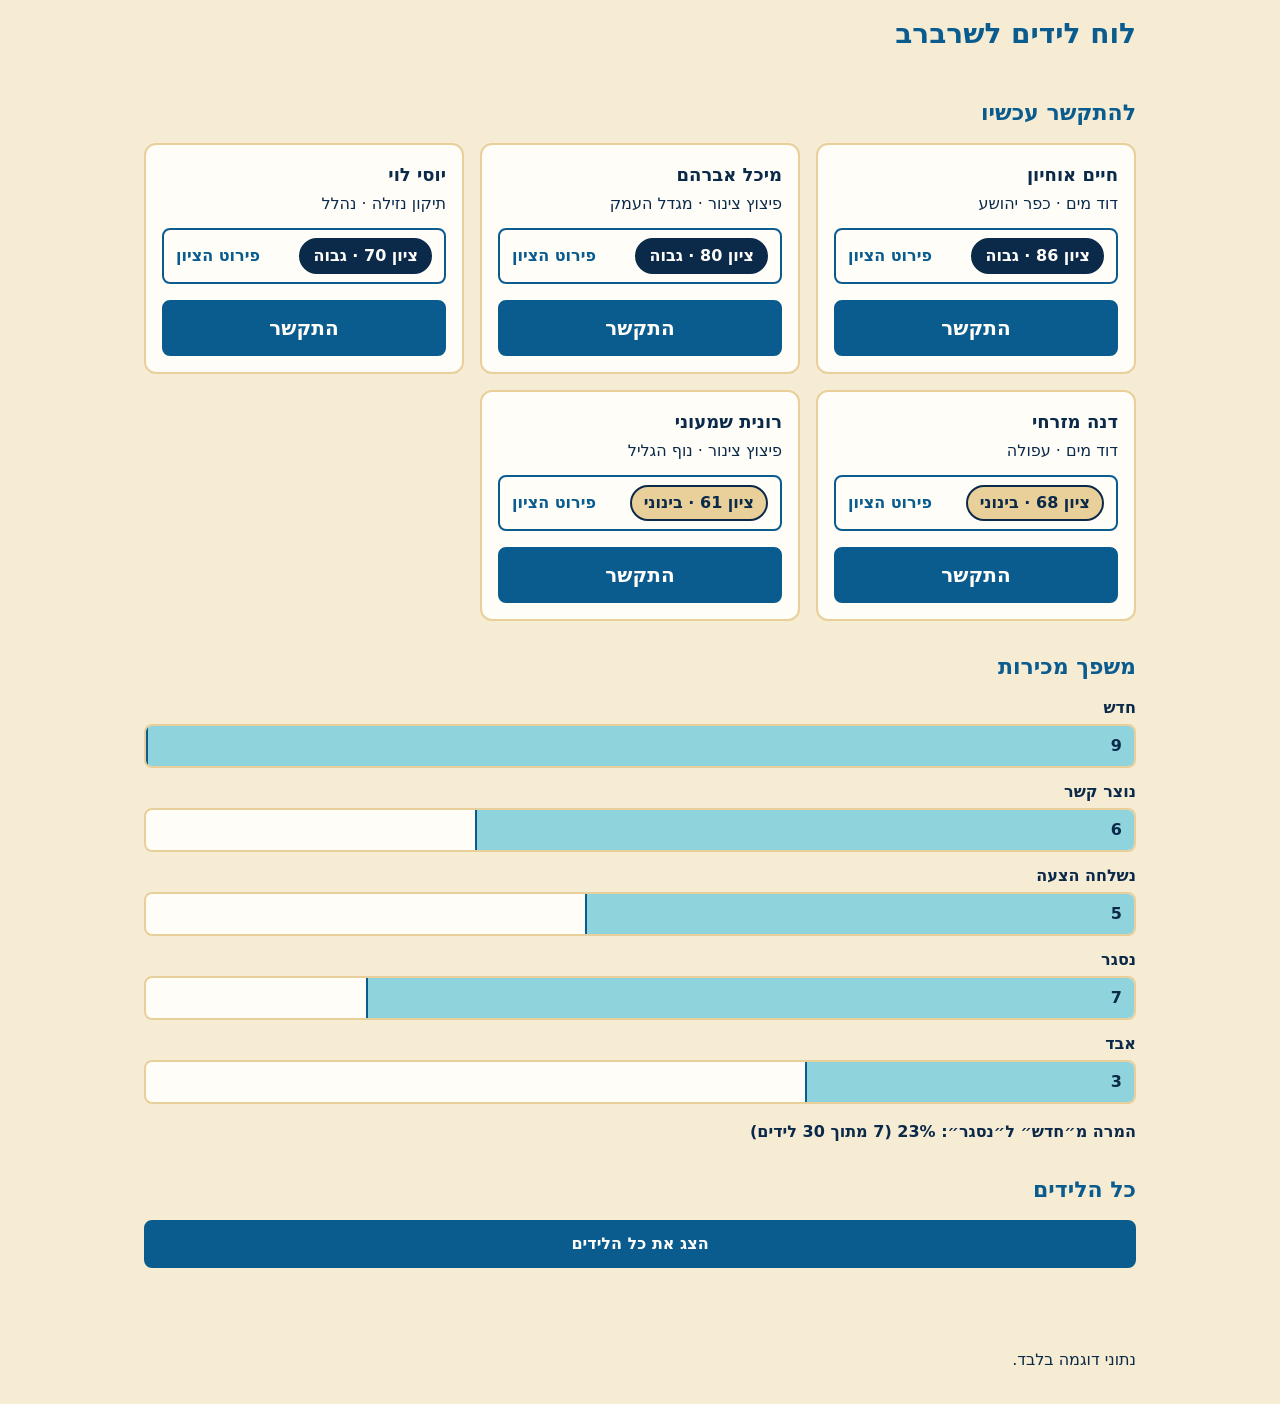
==== index.html @ 47a76396 "Add sales funnel chart" ====
<!DOCTYPE html>
<html lang="he" dir="rtl">
<head>
  <meta charset="utf-8">
  <meta name="viewport" content="width=device-width, initial-scale=1">
  <title>לוח לידים לשרברב</title>
  <link rel="stylesheet" href="style.css">
</head>
<body>
  <header class="page-header">
    <h1>לוח לידים לשרברב</h1>
  </header>

  <main>
    <section aria-labelledby="call-now-title">
      <h2 id="call-now-title">להתקשר עכשיו</h2>
      <ol id="call-now" class="lead-list"></ol>
    </section>

    <section aria-labelledby="funnel-title">
      <h2 id="funnel-title">משפך מכירות</h2>
      <ul id="funnel" class="bar-list"></ul>
      <p id="funnel-summary" class="chart-summary"></p>
    </section>

    <section aria-labelledby="all-leads-title">
      <h2 id="all-leads-title">כל הלידים</h2>
      <button type="button" id="show-all" class="action-button" aria-expanded="false" aria-controls="all-leads-panel">הצג את כל הלידים</button>
      <div id="all-leads-panel" hidden>
        <ul id="all-leads" class="lead-list"></ul>
      </div>
    </section>
  </main>

  <footer class="page-footer">
    <p>נתוני דוגמה בלבד.</p>
  </footer>

  <script src="data.js"></script>
  <script src="app.js"></script>
</body>
</html>
---- style.css ----
/* Sea and sand theme. See SPEC.md section 8. */
:root {
  --sand: #F6EBD3;
  --card: #FFFDF8;
  --text: #0B2A4A;
  --sea: #0A5C8F;
  --turquoise: #8FD3DC;
  --border: #E9CF9A;
}

* {
  box-sizing: border-box;
}

body {
  margin: 0;
  background: var(--sand);
  color: var(--text);
  font-family: system-ui, -apple-system, "Segoe UI", Arial, sans-serif;
  font-size: 1rem;
  line-height: 1.5;
}

.page-header,
main,
.page-footer {
  max-width: 64rem;
  margin: 0 auto;
  padding: 1rem;
}

h1,
h2 {
  color: var(--sea);
  line-height: 1.25;
  margin: 0 0 1rem;
}

h1 {
  font-size: 1.75rem;
}

h2 {
  font-size: 1.375rem;
}

.lead-list {
  list-style: none;
  margin: 0;
  padding: 0;
  display: grid;
  grid-template-columns: repeat(auto-fill, minmax(min(100%, 18rem), 1fr));
  gap: 1rem;
}

.lead-card {
  background: var(--card);
  border: 2px solid var(--border);
  border-radius: 0.75rem;
  padding: 1rem;
  overflow-wrap: anywhere;
}

.lead-name {
  margin: 0 0 0.25rem;
  font-size: 1.125rem;
  font-weight: 700;
}

.lead-line {
  margin: 0;
}

.lead-stage {
  display: inline-block;
  margin-top: 0.75rem;
  padding: 0.25rem 0.75rem;
  background: var(--turquoise);
  color: var(--text);
  border: 2px solid var(--sea);
  border-radius: 999px;
  font-weight: 700;
}

[hidden] {
  display: none !important;
}

.lead-card.tappable {
  cursor: pointer;
}

/* Score levels: High = deep blue, Medium = sand, Low = blue-gray.
   The level is always written as a word as well. */
.score-badge {
  display: inline-block;
  padding: 0.25rem 0.75rem;
  border: 2px solid var(--text);
  border-radius: 999px;
  font-weight: 700;
}

.level-high {
  background: var(--text);
  color: var(--card);
}

.level-medium {
  background: var(--border);
  color: var(--text);
}

.level-low {
  background: #D3DCE4;
  color: var(--text);
  border-color: #4A6178;
}

.score-toggle {
  display: flex;
  align-items: center;
  justify-content: space-between;
  gap: 0.75rem;
  width: 100%;
  min-height: 3rem;
  margin-top: 0.75rem;
  padding: 0.5rem 0.75rem;
  background: var(--card);
  color: var(--text);
  border: 2px solid var(--sea);
  border-radius: 0.5rem;
  font: inherit;
  cursor: pointer;
}

.score-toggle-hint {
  color: var(--sea);
  font-weight: 700;
}

.breakdown {
  list-style: none;
  margin: 0.75rem 0 0;
  padding: 0;
}

.breakdown-row {
  display: grid;
  grid-template-columns: 1fr auto;
  column-gap: 0.75rem;
  padding: 0.5rem 0;
  border-top: 1px solid var(--border);
}

.breakdown-name {
  font-weight: 700;
}

.breakdown-points {
  grid-row: 1;
  grid-column: 2;
  font-weight: 700;
  white-space: nowrap;
}

.breakdown-detail {
  grid-column: 1;
}

.breakdown-total {
  border-top: 2px solid var(--text);
}

main > section {
  margin-bottom: 2rem;
}

.action-button,
.call-button {
  display: flex;
  align-items: center;
  justify-content: center;
  width: 100%;
  min-height: 3rem;
  padding: 0.5rem 1rem;
  background: var(--sea);
  color: var(--card);
  border: 2px solid var(--sea);
  border-radius: 0.5rem;
  font: inherit;
  font-weight: 700;
  text-decoration: none;
  cursor: pointer;
}

.call-button {
  min-height: 3.5rem;
  margin-top: 1rem;
  font-size: 1.25rem;
}

#all-leads-panel {
  margin-top: 1rem;
}

/* Charts are made with CSS only. Every bar has its value written as text. */
.bar-list {
  list-style: none;
  margin: 0;
  padding: 0;
}

.bar-row {
  margin-bottom: 0.75rem;
}

.bar-label {
  display: block;
  margin-bottom: 0.25rem;
  font-weight: 700;
}

.bar-track {
  background: var(--card);
  border: 2px solid var(--border);
  border-radius: 0.5rem;
  overflow: hidden;
}

.bar-fill {
  display: flex;
  align-items: center;
  min-width: 3rem;
  min-height: 2.5rem;
  padding: 0 0.75rem;
  background: var(--turquoise);
  color: var(--text);
  border-inline-end: 2px solid var(--sea);
  font-weight: 700;
}

.chart-summary {
  margin: 1rem 0 0;
  font-weight: 700;
}

.page-footer {
  color: var(--text);
}

:focus-visible {
  outline: 3px solid var(--sea);
  outline-offset: 3px;
}

@media (prefers-reduced-motion: reduce) {
  *,
  *::before,
  *::after {
    animation: none !important;
    transition: none !important;
    scroll-behavior: auto !important;
  }
}
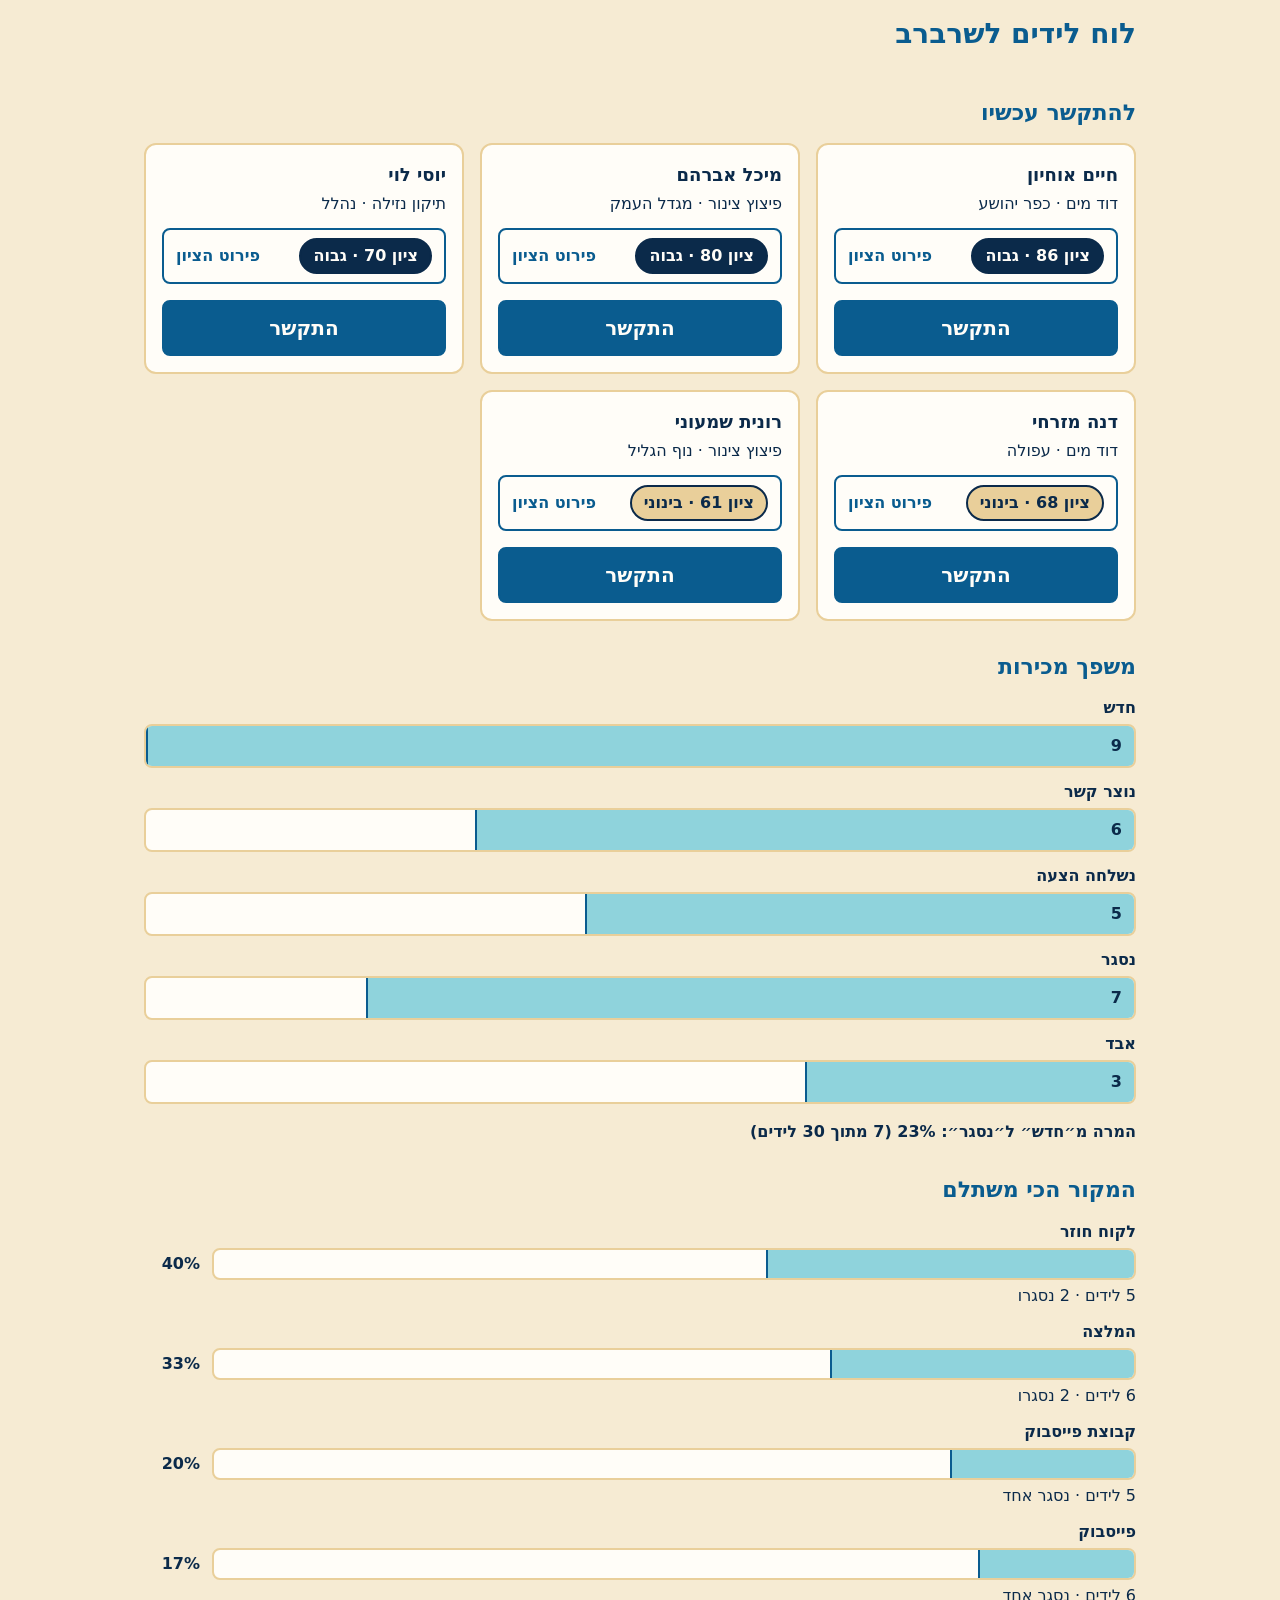
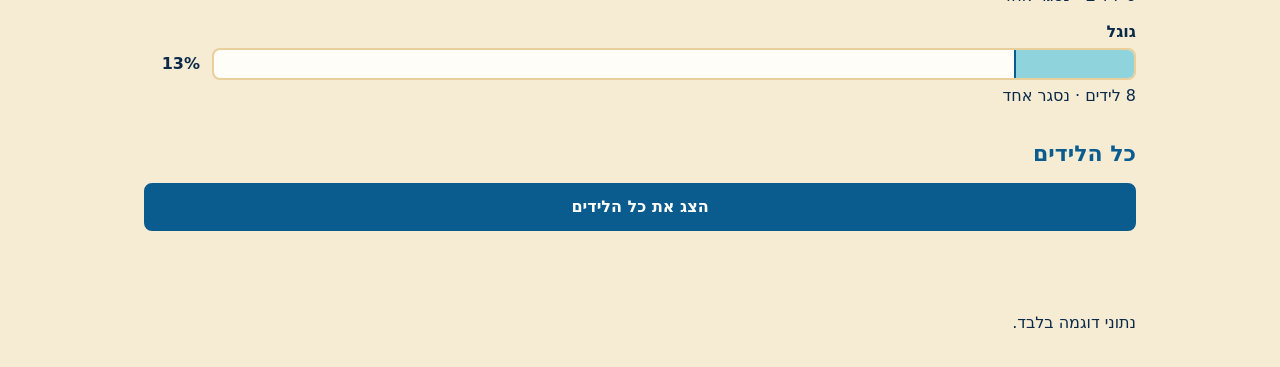
==== commit 01110be1: "Add best source chart" ====
--- a/index.html
+++ b/index.html
@@ -23,6 +23,11 @@
       <p id="funnel-summary" class="chart-summary"></p>
     </section>
 
+    <section aria-labelledby="sources-title">
+      <h2 id="sources-title">המקור הכי משתלם</h2>
+      <ul id="sources" class="bar-list"></ul>
+    </section>
+
     <section aria-labelledby="all-leads-title">
       <h2 id="all-leads-title">כל הלידים</h2>
       <button type="button" id="show-all" class="action-button" aria-expanded="false" aria-controls="all-leads-panel">הצג את כל הלידים</button>
--- a/style.css
+++ b/style.css
@@ -239,6 +239,32 @@
   font-weight: 700;
 }
 
+.bar-line {
+  display: flex;
+  align-items: center;
+  gap: 0.75rem;
+}
+
+.bar-line .bar-track {
+  flex: 1;
+}
+
+.bar-fill-plain {
+  min-width: 0;
+  min-height: 1.75rem;
+  padding: 0;
+}
+
+.bar-value {
+  min-width: 3.5rem;
+  font-weight: 700;
+}
+
+.bar-detail {
+  display: block;
+  margin-top: 0.25rem;
+}
+
 .chart-summary {
   margin: 1rem 0 0;
   font-weight: 700;
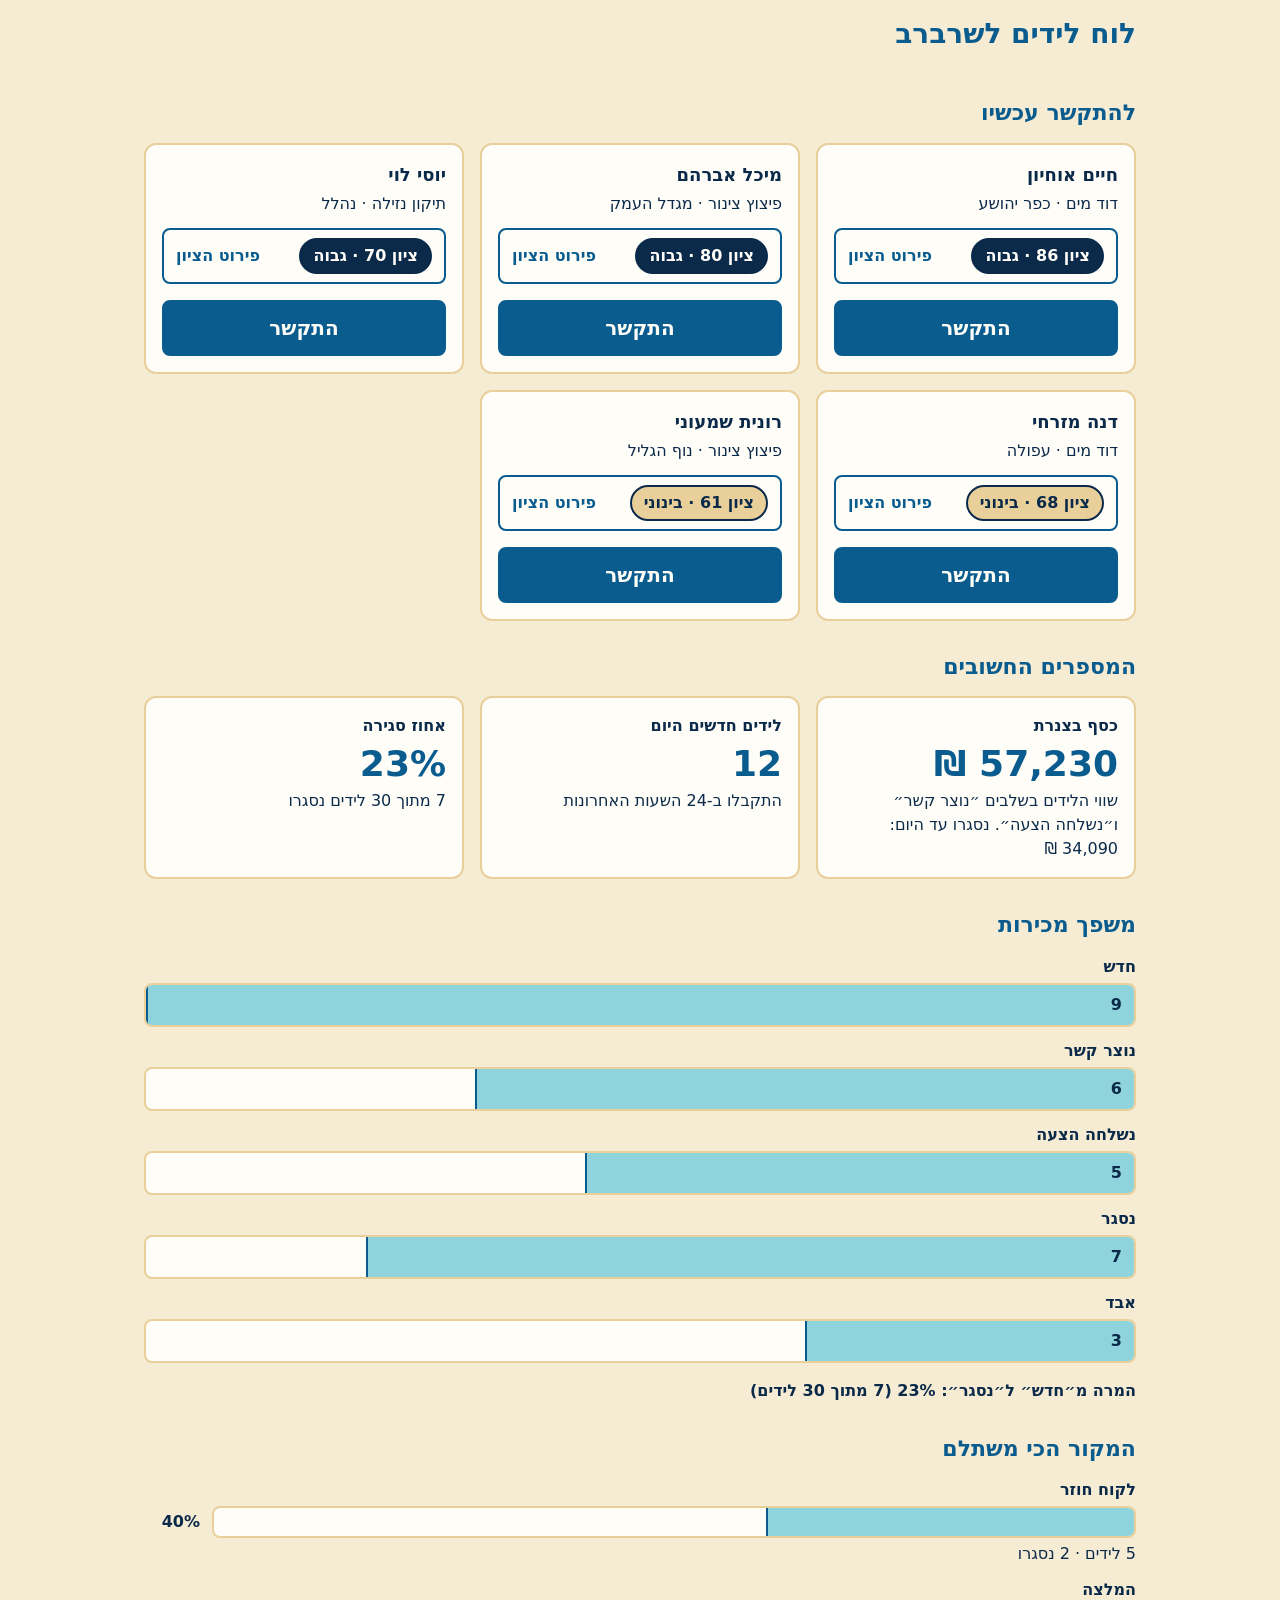
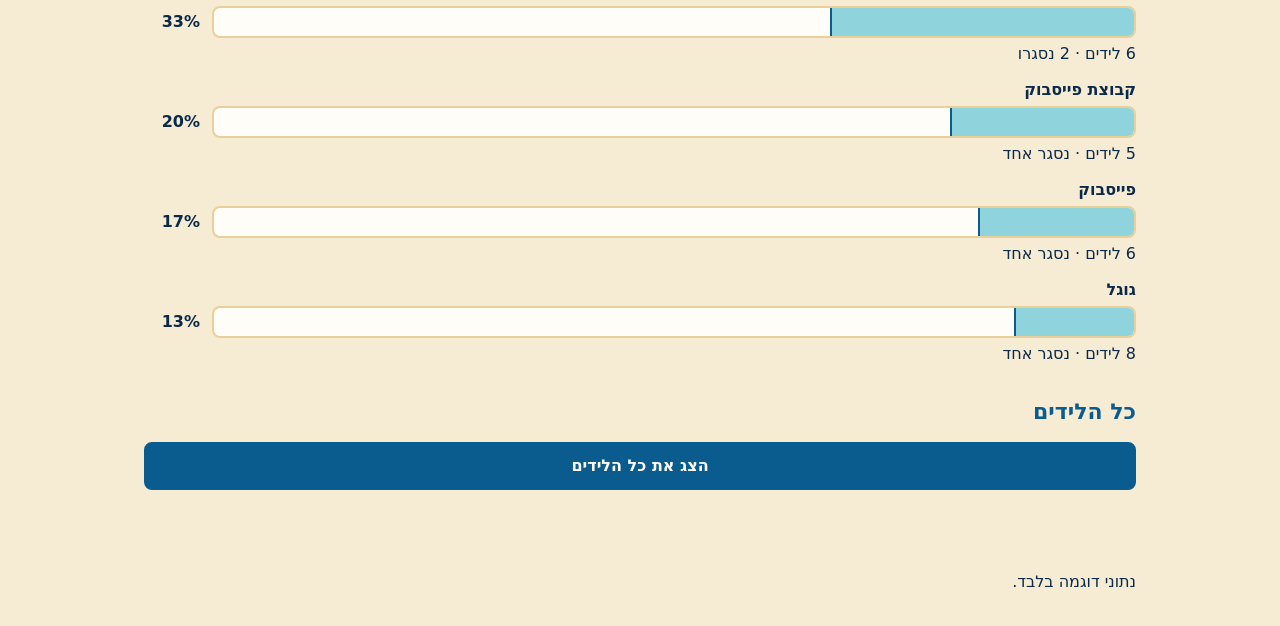
==== commit 8e99b8db: "Add money in pipeline and three big numbers" ====
--- a/index.html
+++ b/index.html
@@ -15,6 +15,11 @@
     <section aria-labelledby="call-now-title">
       <h2 id="call-now-title">להתקשר עכשיו</h2>
       <ol id="call-now" class="lead-list"></ol>
+    </section>
+
+    <section aria-labelledby="numbers-title">
+      <h2 id="numbers-title">המספרים החשובים</h2>
+      <dl id="big-numbers" class="big-numbers"></dl>
     </section>
 
     <section aria-labelledby="funnel-title">
--- a/style.css
+++ b/style.css
@@ -203,6 +203,37 @@
   margin-top: 1rem;
 }
 
+.big-numbers {
+  display: grid;
+  grid-template-columns: repeat(auto-fit, minmax(min(100%, 16rem), 1fr));
+  gap: 1rem;
+  margin: 0;
+}
+
+.big-number {
+  background: var(--card);
+  border: 2px solid var(--border);
+  border-radius: 0.75rem;
+  padding: 1rem;
+  overflow-wrap: anywhere;
+}
+
+.big-number-label {
+  font-weight: 700;
+}
+
+.big-number-value {
+  margin: 0.25rem 0;
+  color: var(--sea);
+  font-size: 2.25rem;
+  font-weight: 700;
+  line-height: 1.2;
+}
+
+.big-number-note {
+  margin: 0;
+}
+
 /* Charts are made with CSS only. Every bar has its value written as text. */
 .bar-list {
   list-style: none;
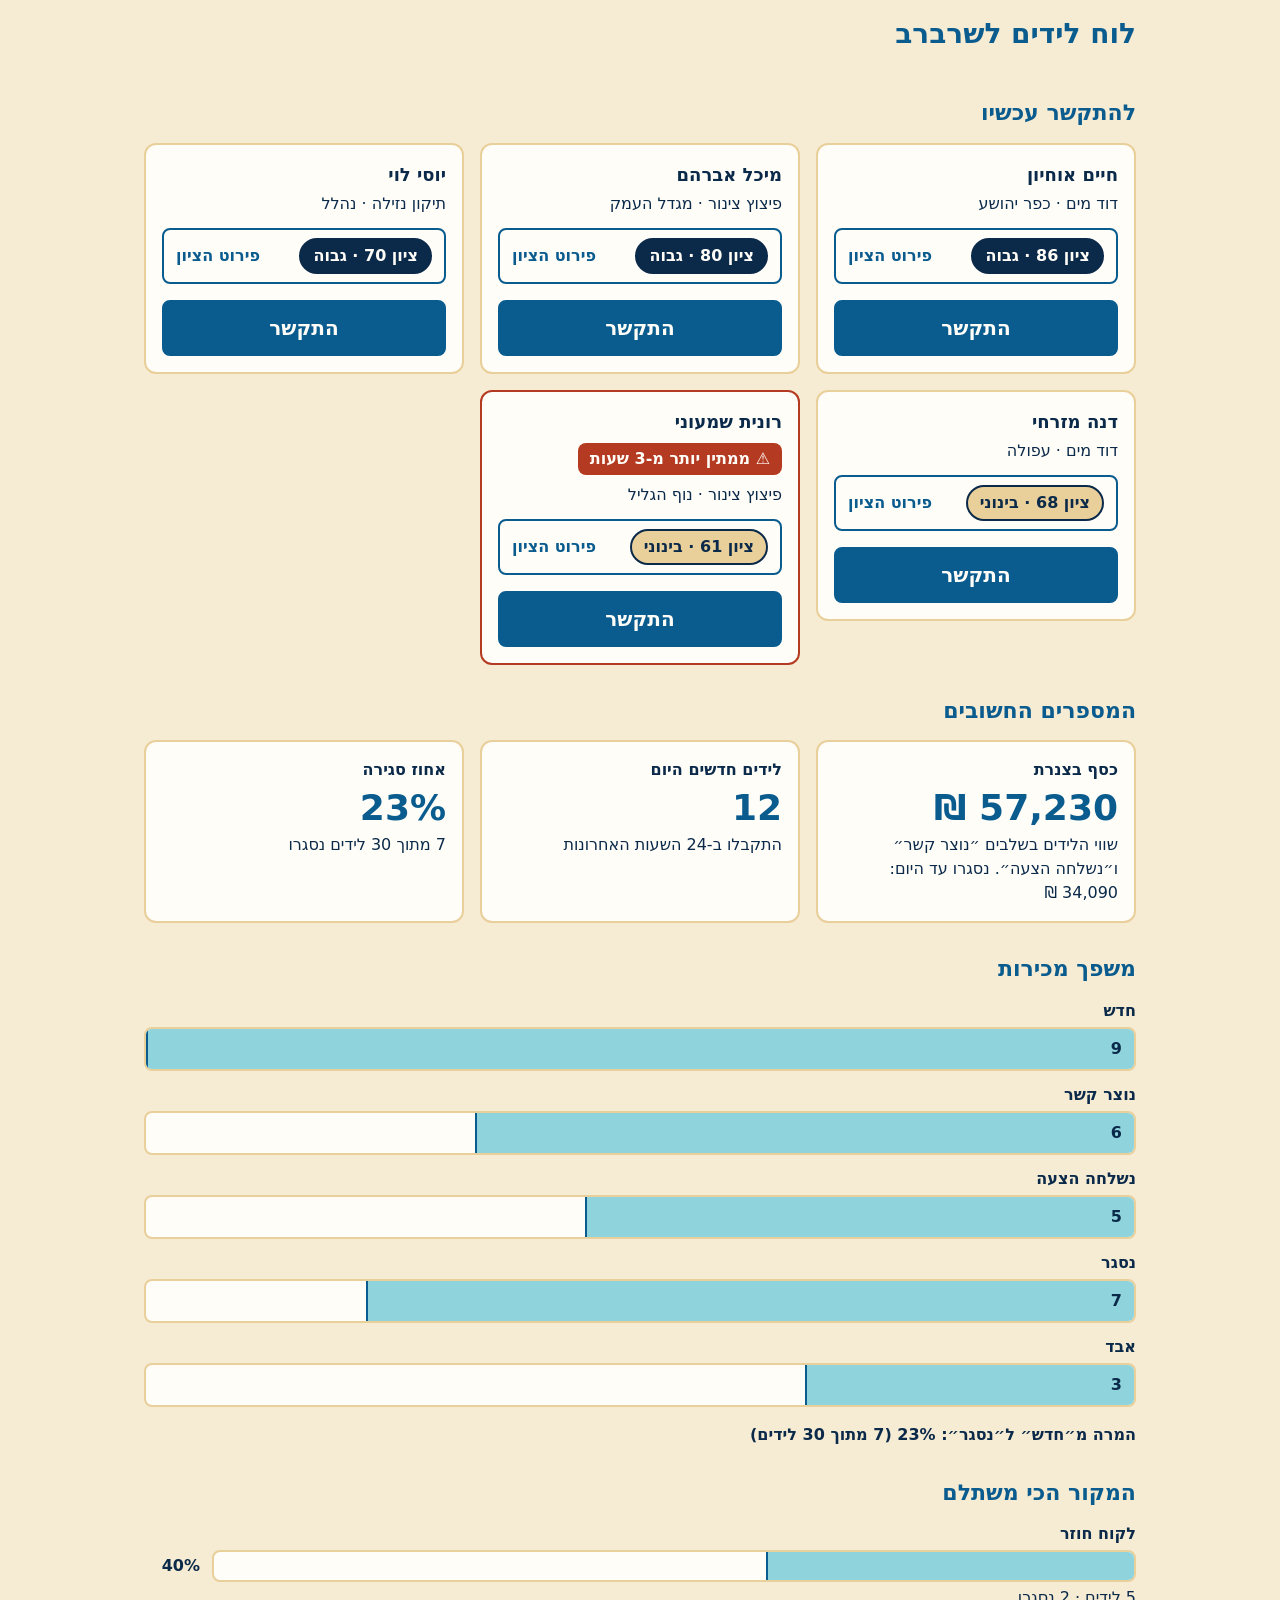
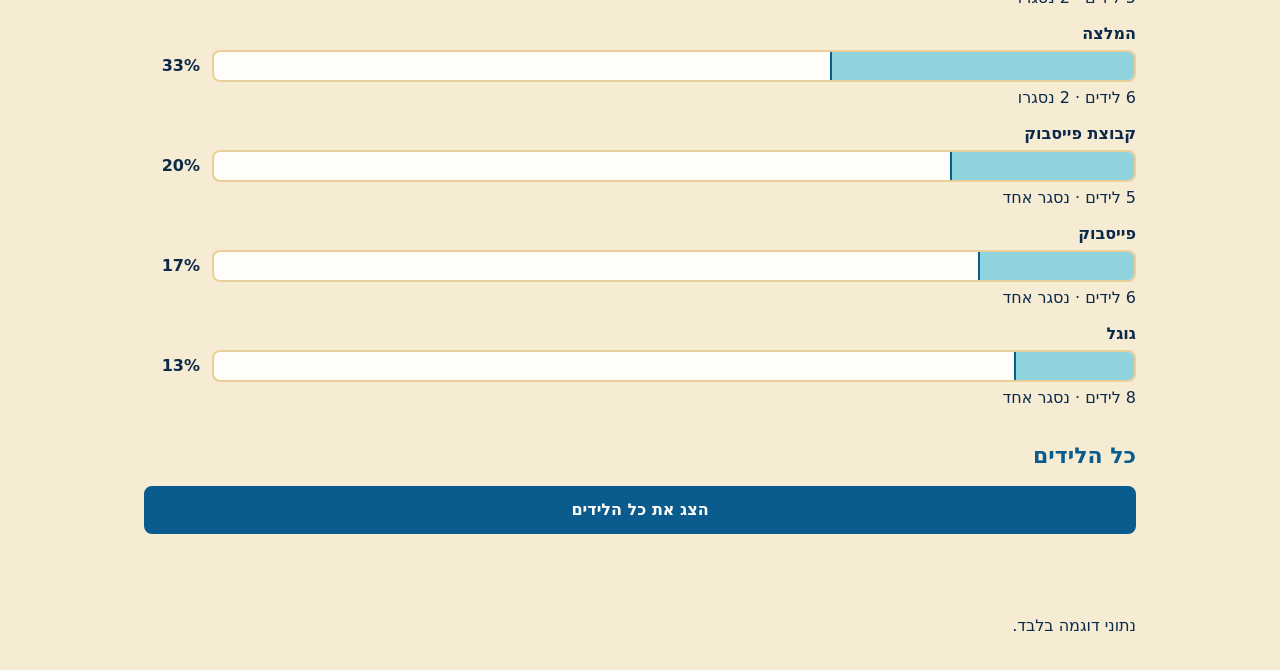
==== commit 877a3683: "Add stage and source filters to the all leads list" ====
--- a/index.html
+++ b/index.html
@@ -37,6 +37,17 @@
       <h2 id="all-leads-title">כל הלידים</h2>
       <button type="button" id="show-all" class="action-button" aria-expanded="false" aria-controls="all-leads-panel">הצג את כל הלידים</button>
       <div id="all-leads-panel" hidden>
+        <div class="filters">
+          <div class="filter">
+            <label for="filter-stage">סינון לפי שלב</label>
+            <select id="filter-stage"></select>
+          </div>
+          <div class="filter">
+            <label for="filter-source">סינון לפי מקור</label>
+            <select id="filter-source"></select>
+          </div>
+        </div>
+        <p id="filter-status" class="chart-summary" aria-live="polite"></p>
         <ul id="all-leads" class="lead-list"></ul>
       </div>
     </section>
--- a/style.css
+++ b/style.css
@@ -6,6 +6,7 @@
   --sea: #0A5C8F;
   --turquoise: #8FD3DC;
   --border: #E9CF9A;
+  --alert: #B53A22; /* coral: used for alerts only */
 }
 
 * {
@@ -88,6 +89,20 @@
 
 .lead-card.tappable {
   cursor: pointer;
+}
+
+.lead-card.has-alert {
+  border-color: var(--alert);
+}
+
+.lead-alert {
+  display: inline-block;
+  margin: 0.25rem 0 0.5rem;
+  padding: 0.25rem 0.75rem;
+  background: var(--alert);
+  color: var(--card);
+  border-radius: 0.5rem;
+  font-weight: 700;
 }
 
 /* Score levels: High = deep blue, Medium = sand, Low = blue-gray.
@@ -203,6 +218,29 @@
   margin-top: 1rem;
 }
 
+.filters {
+  display: grid;
+  grid-template-columns: repeat(auto-fit, minmax(min(100%, 14rem), 1fr));
+  gap: 1rem;
+}
+
+.filter label {
+  display: block;
+  margin-bottom: 0.25rem;
+  font-weight: 700;
+}
+
+.filter select {
+  width: 100%;
+  min-height: 3rem;
+  padding: 0.5rem 0.75rem;
+  background: var(--card);
+  color: var(--text);
+  border: 2px solid var(--sea);
+  border-radius: 0.5rem;
+  font: inherit;
+}
+
 .big-numbers {
   display: grid;
   grid-template-columns: repeat(auto-fit, minmax(min(100%, 16rem), 1fr));
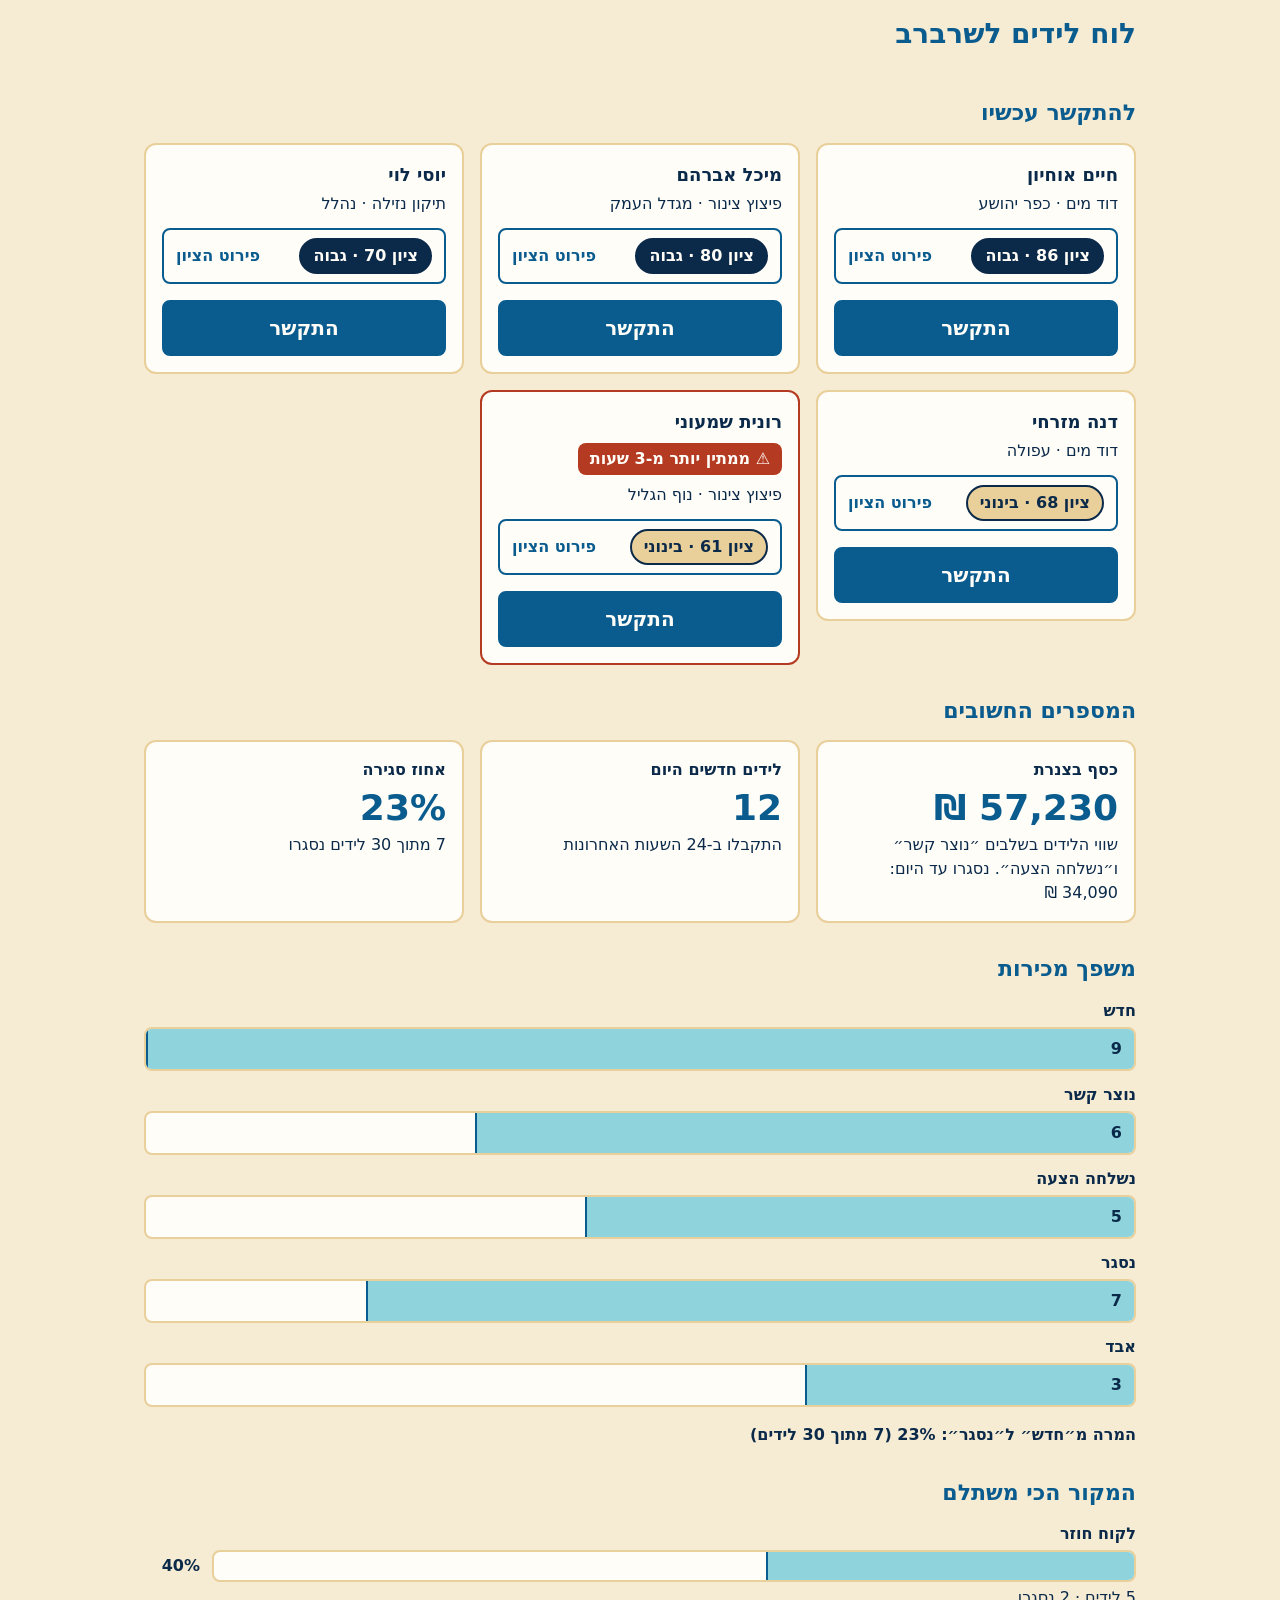
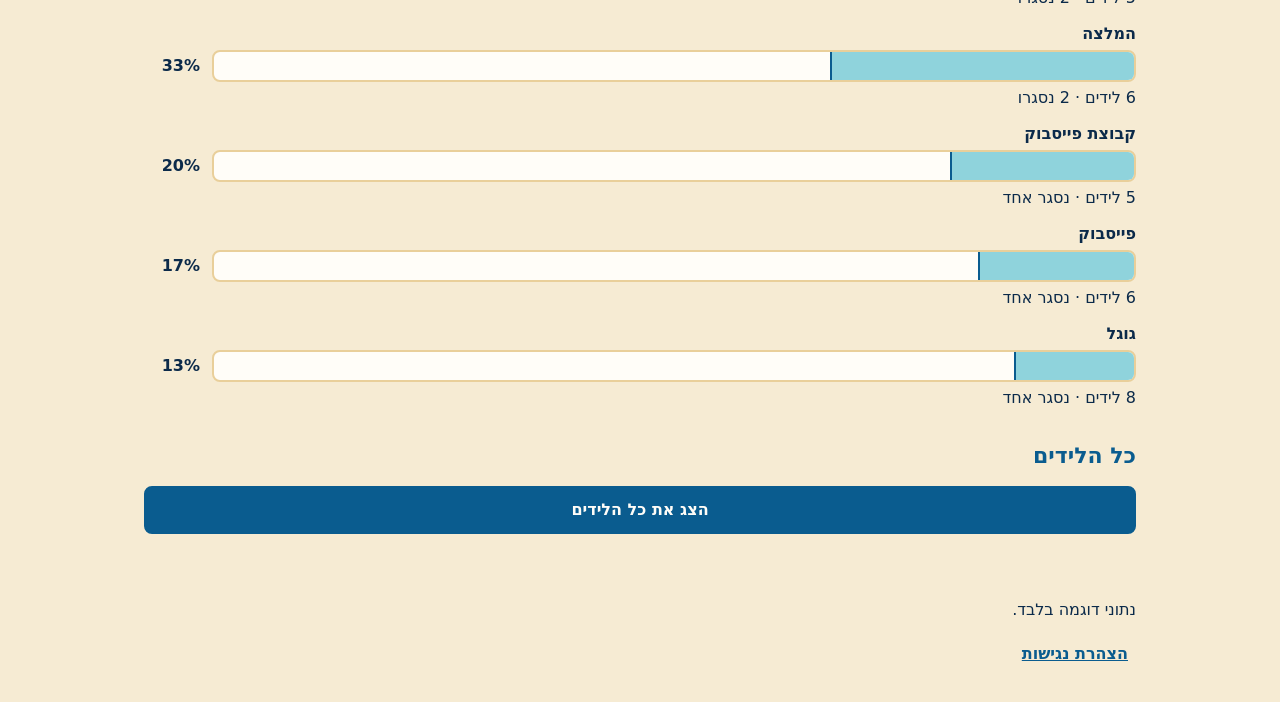
==== commit 692ac813: "Add accessibility statement page Also adds a real space inside the score button so screen readers do" ====
--- a/index.html
+++ b/index.html
@@ -55,6 +55,7 @@
 
   <footer class="page-footer">
     <p>נתוני דוגמה בלבד.</p>
+    <p><a class="footer-link" href="accessibility.html">הצהרת נגישות</a></p>
   </footer>
 
   <script src="data.js"></script>
--- a/style.css
+++ b/style.css
@@ -343,6 +343,32 @@
   color: var(--text);
 }
 
+.page-footer p {
+  margin: 0 0 0.5rem;
+}
+
+.footer-link {
+  display: inline-flex;
+  align-items: center;
+  min-height: 3rem;
+  padding: 0 0.5rem;
+  color: var(--sea);
+  font-weight: 700;
+}
+
+.statement ul {
+  padding-inline-start: 1.5rem;
+}
+
+.statement li {
+  margin-bottom: 0.5rem;
+}
+
+.statement .action-button {
+  display: inline-flex;
+  width: auto;
+}
+
 :focus-visible {
   outline: 3px solid var(--sea);
   outline-offset: 3px;
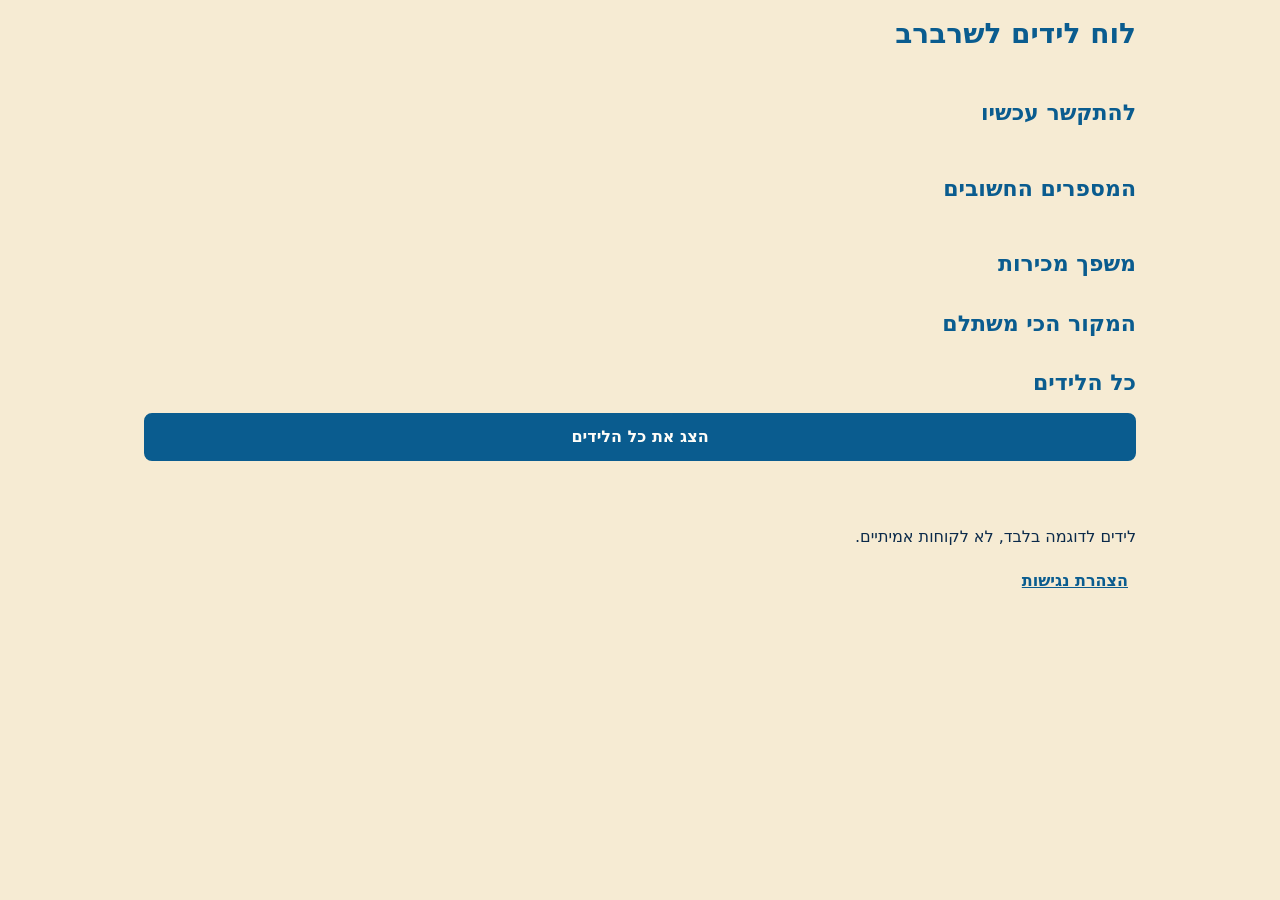
==== commit 21ab6248: "Read the leads from Airtable instead of a file in the repository Add scripts/fetch-leads.mjs, which " ====
--- a/index.html
+++ b/index.html
@@ -54,7 +54,8 @@
   </main>
 
   <footer class="page-footer">
-    <p>נתוני דוגמה בלבד.</p>
+    <p>לידים לדוגמה בלבד, לא לקוחות אמיתיים.</p>
+    <p id="data-source"></p>
     <p><a class="footer-link" href="accessibility.html">הצהרת נגישות</a></p>
   </footer>
 
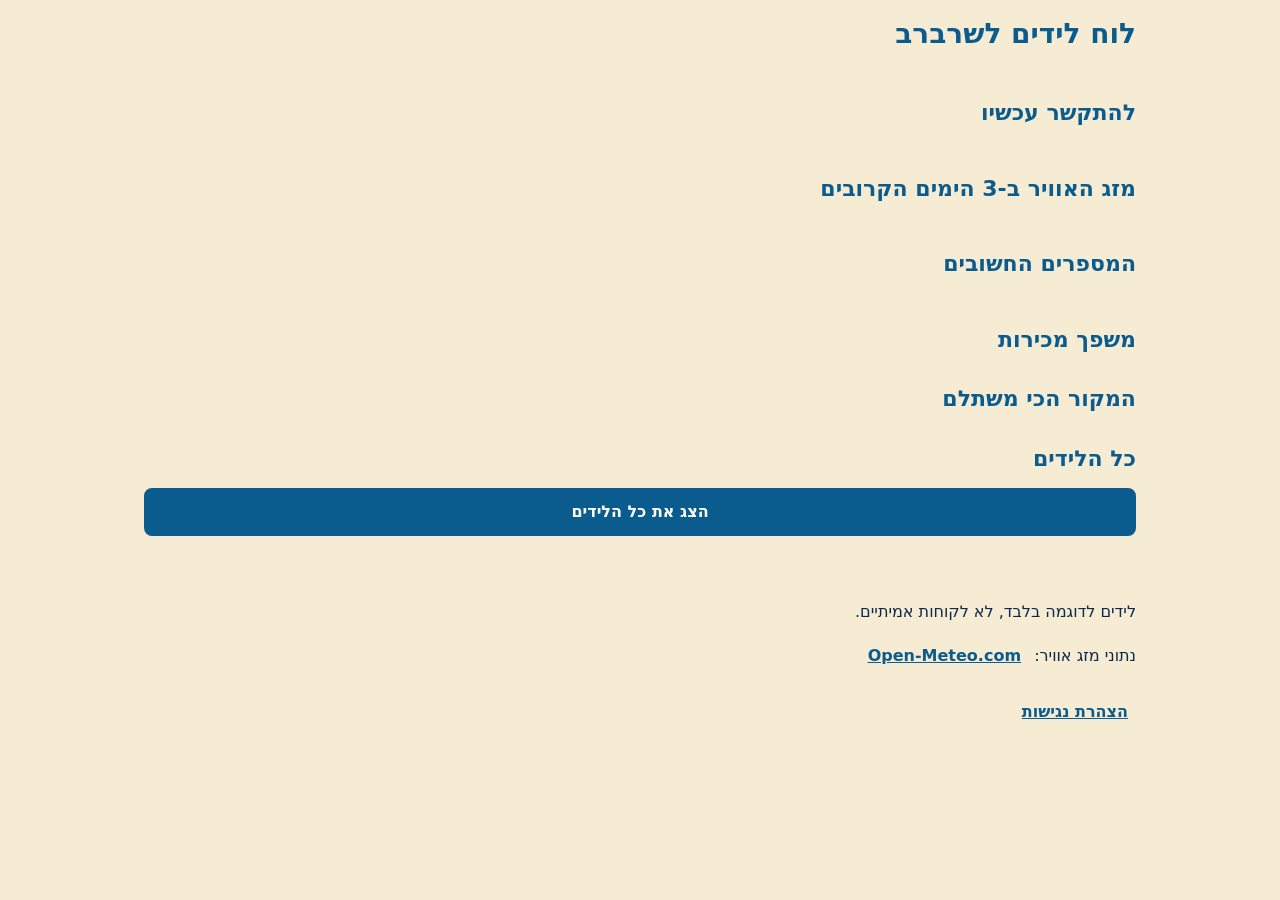
==== commit 87134b32: "Add weather strip from the Open-Meteo public API A new script, scripts/fetch-weather.mjs, reads a 3-" ====
--- a/index.html
+++ b/index.html
@@ -15,6 +15,12 @@
     <section aria-labelledby="call-now-title">
       <h2 id="call-now-title">להתקשר עכשיו</h2>
       <ol id="call-now" class="lead-list"></ol>
+    </section>
+
+    <section aria-labelledby="weather-title">
+      <h2 id="weather-title">מזג האוויר ב-3 הימים הקרובים</h2>
+      <ul id="weather" class="weather-strip"></ul>
+      <p id="weather-status" class="chart-summary"></p>
     </section>
 
     <section aria-labelledby="numbers-title">
@@ -56,10 +62,12 @@
   <footer class="page-footer">
     <p>לידים לדוגמה בלבד, לא לקוחות אמיתיים.</p>
     <p id="data-source"></p>
+    <p>נתוני מזג אוויר: <a class="footer-link" href="https://open-meteo.com/">Open-Meteo.com</a></p>
     <p><a class="footer-link" href="accessibility.html">הצהרת נגישות</a></p>
   </footer>
 
   <script src="data.js"></script>
+  <script src="weather.js"></script>
   <script src="app.js"></script>
 </body>
 </html>
--- a/style.css
+++ b/style.css
@@ -272,6 +272,45 @@
   margin: 0;
 }
 
+/* Weather strip: 3 day cards in one row, also on a 360 px phone. */
+.weather-strip {
+  list-style: none;
+  margin: 0;
+  padding: 0;
+  display: grid;
+  grid-template-columns: repeat(3, minmax(0, 1fr));
+  gap: 0.5rem;
+}
+
+.weather-day {
+  background: var(--card);
+  border: 2px solid var(--border);
+  border-radius: 0.75rem;
+  padding: 0.5rem;
+  overflow-wrap: anywhere;
+}
+
+.weather-date {
+  margin: 0 0 0.25rem;
+  font-weight: 700;
+  color: var(--sea);
+}
+
+.weather-line {
+  margin: 0;
+}
+
+.weather-hint {
+  margin: 0.5rem 0 0;
+  padding-top: 0.5rem;
+  border-top: 2px solid var(--border);
+}
+
+.weather-hint.is-warning {
+  color: var(--alert);
+  font-weight: 700;
+}
+
 /* Charts are made with CSS only. Every bar has its value written as text. */
 .bar-list {
   list-style: none;
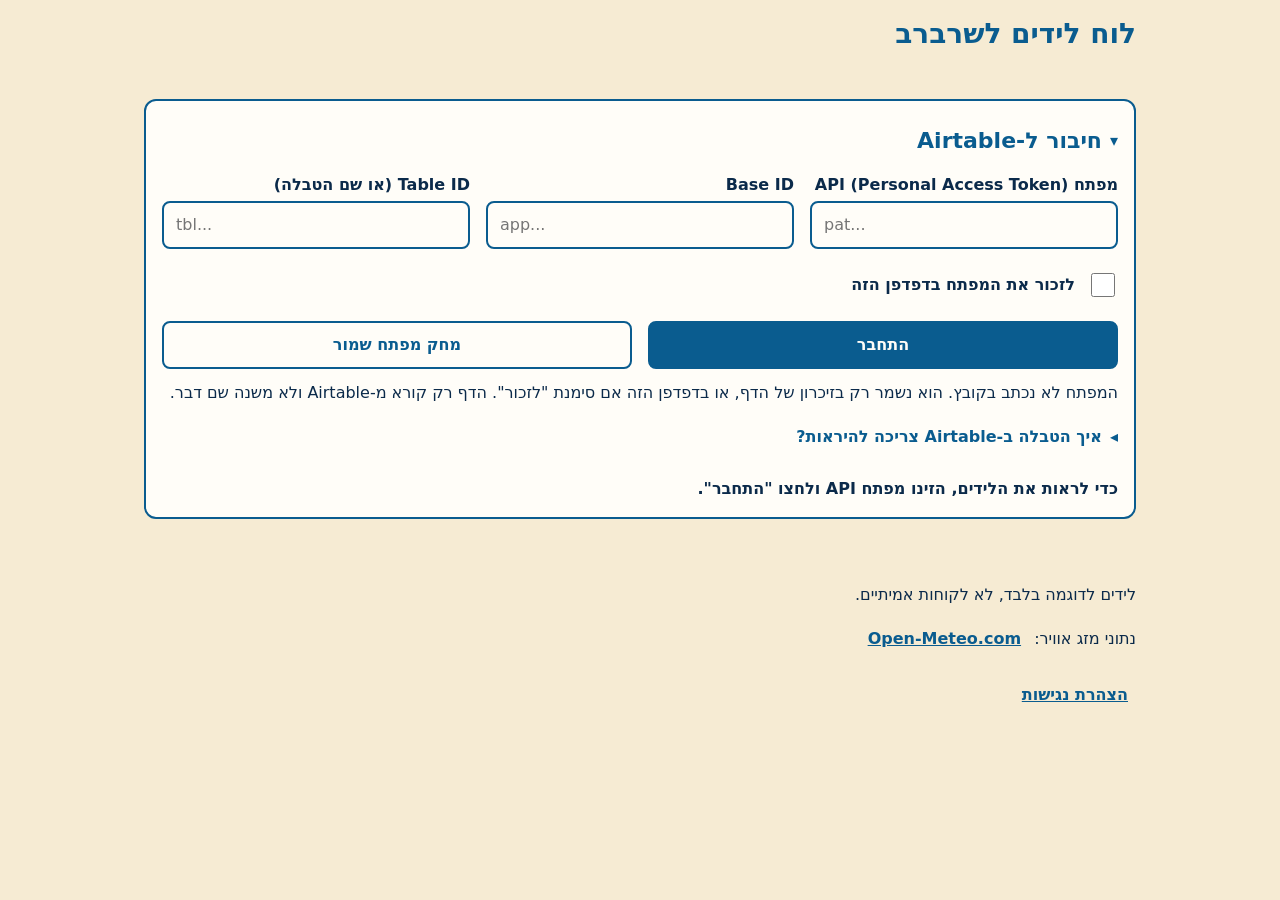
==== commit 177e9f64: "Add Airtable connection screen The page asks for a token, Base ID and Table ID, reads the leads from" ====
--- a/index.html
+++ b/index.html
@@ -12,6 +12,48 @@
   </header>
 
   <main>
+    <section id="connect" class="connect" aria-labelledby="connect-title">
+      <details id="connect-details" open>
+        <summary><h2 id="connect-title">חיבור ל-Airtable</h2></summary>
+        <form id="connect-form" novalidate>
+          <div class="filters">
+            <div class="filter">
+              <label for="airtable-token">מפתח API (Personal Access Token)</label>
+              <input id="airtable-token" type="password" dir="ltr" autocomplete="off" spellcheck="false" placeholder="pat...">
+            </div>
+            <div class="filter">
+              <label for="airtable-base">Base ID</label>
+              <input id="airtable-base" type="text" dir="ltr" autocomplete="off" spellcheck="false" placeholder="app...">
+            </div>
+            <div class="filter">
+              <label for="airtable-table">Table ID (או שם הטבלה)</label>
+              <input id="airtable-table" type="text" dir="ltr" autocomplete="off" spellcheck="false" placeholder="tbl...">
+            </div>
+          </div>
+          <label class="remember" for="remember-token">
+            <input id="remember-token" type="checkbox">
+            לזכור את המפתח בדפדפן הזה
+          </label>
+          <div class="connect-actions">
+            <button type="submit" id="connect-button" class="action-button">התחבר</button>
+            <button type="button" id="forget-token" class="action-button secondary-button">מחק מפתח שמור</button>
+          </div>
+          <p class="connect-note">המפתח לא נכתב בקובץ. הוא נשמר רק בזיכרון של הדף, או בדפדפן הזה אם סימנת "לזכור". הדף רק קורא מ-Airtable ולא משנה שם דבר.</p>
+        </form>
+        <details class="connect-help">
+          <summary>איך הטבלה ב-Airtable צריכה להיראות?</summary>
+          <p>לכל ליד שורה אחת, עם השדות האלה (השמות באנגלית, בדיוק כך):</p>
+          <ul id="expected-fields"></ul>
+        </details>
+      </details>
+      <p id="connect-status" class="chart-summary" role="status" aria-live="polite">כדי לראות את הלידים, הזינו מפתח API ולחצו "התחבר".</p>
+      <div id="connect-problems" class="connect-problems" hidden>
+        <p id="connect-problems-title" class="lead-alert"></p>
+        <ul id="connect-problems-list"></ul>
+      </div>
+    </section>
+
+    <div id="dashboard" hidden>
     <section aria-labelledby="call-now-title">
       <h2 id="call-now-title">להתקשר עכשיו</h2>
       <ol id="call-now" class="lead-list"></ol>
@@ -57,6 +99,7 @@
         <ul id="all-leads" class="lead-list"></ul>
       </div>
     </section>
+    </div>
   </main>
 
   <footer class="page-footer">
@@ -66,7 +109,6 @@
     <p><a class="footer-link" href="accessibility.html">הצהרת נגישות</a></p>
   </footer>
 
-  <script src="data.js"></script>
   <script src="weather.js"></script>
   <script src="app.js"></script>
 </body>
--- a/style.css
+++ b/style.css
@@ -186,7 +186,7 @@
   border-top: 2px solid var(--text);
 }
 
-main > section {
+main section {
   margin-bottom: 2rem;
 }
 
@@ -239,6 +239,118 @@
   border: 2px solid var(--sea);
   border-radius: 0.5rem;
   font: inherit;
+}
+
+/* Connection screen: asks for the Airtable token before any lead is shown. */
+.connect {
+  background: var(--card);
+  border: 2px solid var(--sea);
+  border-radius: 0.75rem;
+  padding: 1rem;
+}
+
+.connect summary {
+  display: flex;
+  align-items: center;
+  gap: 0.5rem;
+  min-height: 3rem;
+  cursor: pointer;
+  font-weight: 700;
+  color: var(--sea);
+}
+
+.connect summary::before {
+  content: "◂";
+}
+
+.connect details[open] > summary::before {
+  content: "▾";
+}
+
+.connect summary::-webkit-details-marker {
+  display: none;
+}
+
+.connect summary h2 {
+  margin: 0;
+}
+
+.connect form {
+  margin-top: 0.5rem;
+}
+
+.filter input {
+  width: 100%;
+  min-height: 3rem;
+  padding: 0.5rem 0.75rem;
+  background: var(--card);
+  color: var(--text);
+  border: 2px solid var(--sea);
+  border-radius: 0.5rem;
+  font: inherit;
+  text-align: left;
+}
+
+.remember {
+  display: flex;
+  align-items: center;
+  gap: 0.75rem;
+  min-height: 3rem;
+  margin-top: 0.75rem;
+  font-weight: 700;
+  cursor: pointer;
+}
+
+.remember input {
+  width: 1.5rem;
+  height: 1.5rem;
+  flex: none;
+  accent-color: var(--sea);
+}
+
+.connect-actions {
+  display: grid;
+  grid-template-columns: repeat(auto-fit, minmax(min(100%, 12rem), 1fr));
+  gap: 1rem;
+  margin-top: 0.75rem;
+}
+
+.secondary-button {
+  background: var(--card);
+  color: var(--sea);
+}
+
+.action-button:disabled {
+  opacity: 0.6;
+  cursor: progress;
+}
+
+.connect-note {
+  margin: 0.75rem 0 0;
+}
+
+.connect-help {
+  margin-top: 0.5rem;
+}
+
+.connect-help ul,
+.connect-problems ul {
+  margin: 0.5rem 0 0;
+  padding-inline-start: 1.5rem;
+}
+
+.connect-help li,
+.connect-problems li {
+  margin-bottom: 0.25rem;
+  overflow-wrap: anywhere;
+}
+
+.connect-status-error {
+  color: var(--alert);
+}
+
+.connect-problems {
+  margin-top: 0.75rem;
 }
 
 .big-numbers {
